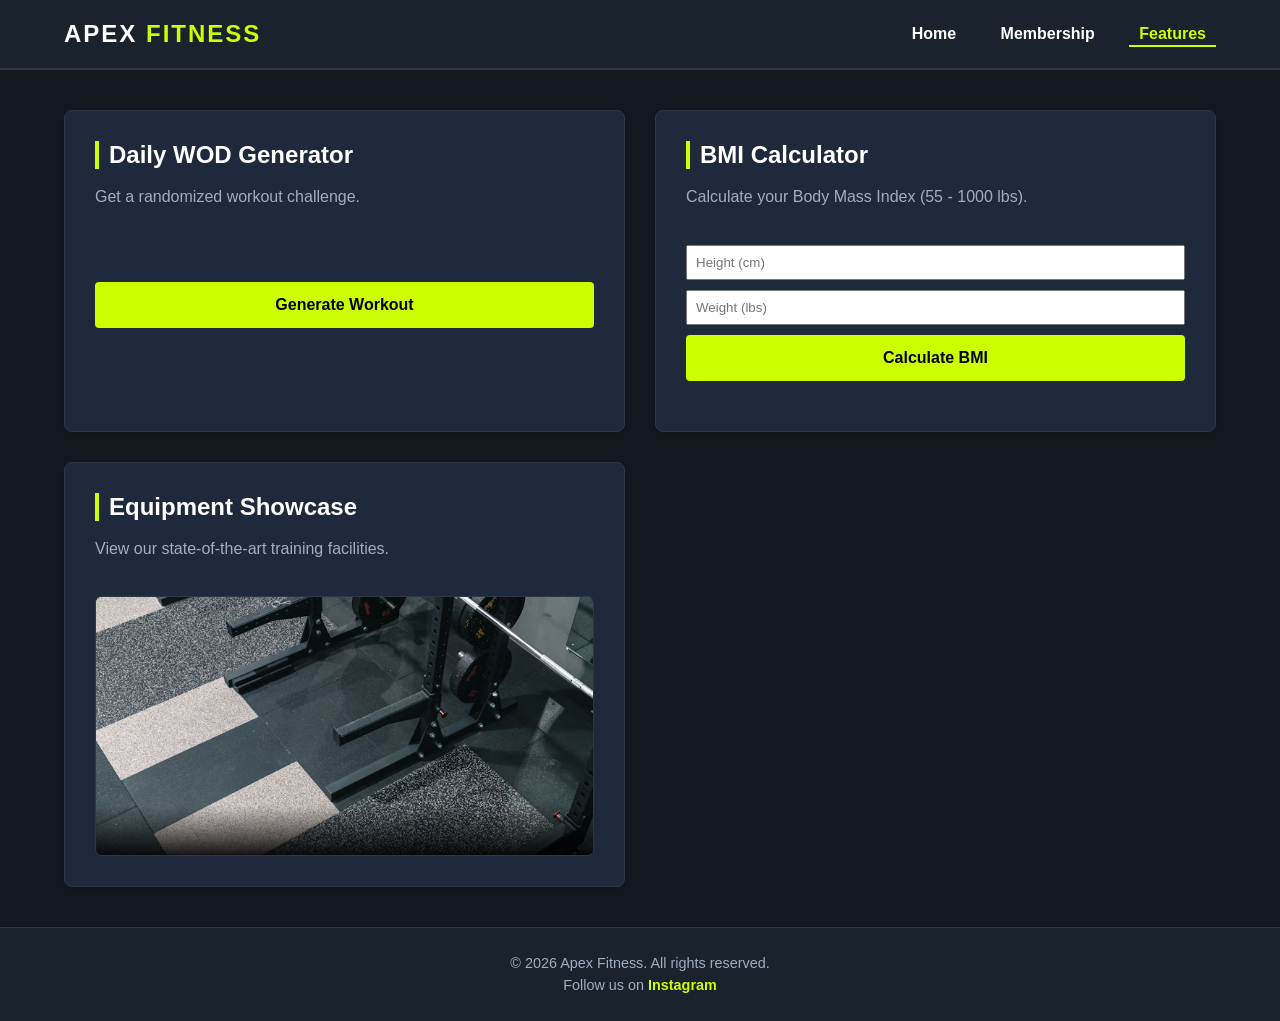
==== creativity.html @ f8220d05 "Add files via upload" ====
<!DOCTYPE html>
<html lang="en">
<head>
    <meta charset="UTF-8">
    <meta name="viewport" content="width=device-width, initial-scale=1.0">
    <title>Apex Fitness | Features</title>
    <link rel="stylesheet" href="css/style.css">
</head>
<body>

    <header>
        <div class="logo">APEX <span>FITNESS</span></div>
        <nav>
            <a href="index.html">Home</a>
            <a href="registration.html">Membership</a>
            <a href="creativity.html" class="active">Features</a>
        </nav>
    </header>

    <main class="container">
        <section class="interactive-grid">
            <div class="card interactive-card">
                <div>
                    <h2>Daily WOD Generator</h2>
                    <p>Get a randomized workout challenge.</p>
                </div>
                <button id="wodBtn" class="btn" style="margin-top: 15px;">Generate Workout</button>
                <p id="wodOutput" style="margin-top: 15px; font-weight: bold; color: var(--accent);"></p>
            </div>

            <div class="card interactive-card">
                <div>
                    <h2>BMI Calculator</h2>
                    <p>Calculate your Body Mass Index (55 - 1000 lbs).</p>
                </div>
                <div style="margin-top: 15px;">
                    <input type="number" id="heightInput" placeholder="Height (cm)" style="width: 100%; padding: 8px; margin-bottom: 10px;">
                    <input type="number" id="weightInput" placeholder="Weight (lbs)" style="width: 100%; padding: 8px;">
                    <button id="bmiBtn" class="btn" style="margin-top: 10px; width: 100%;">Calculate BMI</button>
                    <p id="bmiOutput" style="margin-top: 15px; font-weight: bold; color: var(--accent);"></p>
                </div>
            </div>

            <div class="card interactive-card">
                <div>
                    <h2>Equipment Showcase</h2>
                    <p>View our state-of-the-art training facilities.</p>
                </div>
                <div class="slideshow-container">
                    <img class="slide-img" src="images/squat-rack.jpg" alt="Squat Rack">
                    <img class="slide-img" src="images/kettlebell.jpg" alt="Kettlebells">
                    <img class="slide-img" src="images/barbell.jpg" alt="Olympic Barbells">
                    <div class="caption-overlay">
                        <span class="caption-text">Heavy Duty Squat & Power Racks</span>
                        <span class="caption-text">Competition Steel Kettlebells</span>
                        <span class="caption-text">Olympic Barbells & Weight Plates</span>
                    </div>
                </div>
            </div>
        </section>
    </main>

    <footer>
        <p>&copy; 2026 Apex Fitness. All rights reserved.</p>
        <p>Follow us on <a href="https://www.instagram.com" target="_blank" rel="noopener">Instagram</a></p>
    </footer>

    <script src="js/script.js"></script>
</body>
</html>
---- css/style.css ----
/* --- Root Variables for Color Theme Consistency --- */
:root {
    --bg-primary: #12181f;
    --bg-secondary: #1a232d;
    --text-main: #ffffff;
    --text-muted: #a0aec0;
    --accent: #ccff00; /* Neon Volt Gym Accent */
    --accent-hover: #b3de00;
    --border-color: #2d3748;
    --card-bg: #1e293b;
    --error-color: #ff3333;
    --success-color: #00e676;
}

* {
    box-sizing: border-box;
    margin: 0;
    padding: 0;
    font-family: 'Segoe UI', Tahoma, Geneva, Verdana, sans-serif;
}

body {
    background-color: var(--bg-primary);
    color: var(--text-main);
    display: flex;
    flex-direction: column;
    min-height: 100vh;
}

header {
    background-color: var(--bg-secondary);
    display: flex;
    justify-content: space-between;
    align-items: center;
    padding: 20px 5%;
    border-bottom: 2px solid var(--border-color);
}

header .logo {
    font-size: 1.5rem;
    font-weight: 800;
    letter-spacing: 2px;
}

header .logo span {
    color: var(--accent);
}

/* --- Interactive Navigation Link Layout --- */
nav a {
    color: var(--text-main);
    text-decoration: none;
    margin-left: 20px;
    font-weight: 600;
    font-size: 1rem;
    padding: 5px 10px;
    position: relative;
    transition: color 0.2s ease;
}

nav a:hover, nav a.active {
    color: var(--accent);
}

nav a::after {
    content: '';
    position: absolute;
    width: 100%;
    transform: scaleX(0);
    height: 2px;
    bottom: 0;
    left: 0;
    background-color: var(--accent);
    transform-origin: bottom center;
    transition: transform 0.25s ease-out;
}

nav a:hover::after, nav a.active::after {
    transform: scaleX(1);
}

.container {
    flex: 1;
    max-width: 1200px;
    width: 90%;
    margin: 40px auto;
}

h1 {
    font-size: 3rem;
    margin-bottom: 20px;
    letter-spacing: 1px;
}

/* --- Interactive Core Elements & Smooth Reveal Transitions --- */
.card, .staff-card, .hero, .full-width-card {
    animation: fadeInUp 0.6s ease-out both;
}

@keyframes fadeInUp {
    from {
        opacity: 0;
        transform: translateY(20px);
    }
    to {
        opacity: 1;
        transform: translateY(0);
    }
}

.hero {
    text-align: center;
    padding: 60px 20px;
    border-radius: 8px;
    margin-bottom: 40px;
    border: 1px solid var(--border-color);
}

.main-hero {
    background: linear-gradient(rgba(18, 24, 31, 0.85), rgba(18, 24, 31, 0.85)), 
                url('../images/hero-bg.jpg') no-repeat center center;
    background-size: cover;
}

.hero p {
    font-size: 1.2rem;
    color: var(--text-muted);
    max-width: 800px;
    margin: 0 auto;
    line-height: 1.6;
}

.info-section {
    display: grid;
    grid-template-columns: 1fr 1fr;
    gap: 30px;
    margin-bottom: 40px;
}

@media(max-width: 768px) {
    .info-section, .grid, .interactive-grid, .three-column-grid {
        grid-template-columns: 1fr !important;
    }
}

/* --- Dynamic Hover Cards --- */
.card, .full-width-card {
    background-color: var(--card-bg);
    padding: 30px;
    border-radius: 8px;
    border: 1px solid var(--border-color);
    box-shadow: 0 4px 6px rgba(0,0,0,0.1);
    transition: transform 0.3s cubic-bezier(0.25, 0.8, 0.25, 1), 
                box-shadow 0.3s ease, 
                border-color 0.3s ease;
}

.full-width-card {
    margin-bottom: 40px;
}

.card:hover, .full-width-card:hover {
    transform: translateY(-6px);
    border-color: var(--accent);
    box-shadow: 0 10px 20px rgba(204, 255, 0, 0.1), 0 6px 6px rgba(0, 0, 0, 0.2);
}

.card h2, .full-width-card h2 {
    margin-bottom: 15px;
    border-left: 4px solid var(--accent);
    padding-left: 10px;
}

.card p, .card ul, .full-width-card p {
    color: var(--text-muted);
    line-height: 1.6;
}

.card ul {
    list-style-position: inside;
    list-style-type: square;
}

.card li {
    margin-bottom: 8px;
}

.staff-section h2, .additional-section h2 {
    text-align: center;
    margin-bottom: 30px;
}

.additional-section {
    margin-top: 60px;
}

.grid {
    display: grid;
    grid-template-columns: 1fr 1fr;
    gap: 30px;
}

.three-column-grid {
    display: grid;
    grid-template-columns: 1fr 1fr 1fr;
    gap: 30px;
    margin-bottom: 40px;
}

.staff-card {
    background-color: var(--bg-secondary);
    padding: 25px;
    border-radius: 8px;
    border: 1px solid var(--border-color);
    text-align: center;
    transition: transform 0.3s cubic-bezier(0.25, 0.8, 0.25, 1), 
                box-shadow 0.3s ease, 
                border-color 0.3s ease;
}

.staff-card:hover {
    transform: translateY(-6px);
    border-color: var(--accent);
    box-shadow: 0 10px 20px rgba(204, 255, 0, 0.1), 0 6px 6px rgba(0, 0, 0, 0.2);
}

.profile-img {
    width: 160px;
    height: 160px;
    border-radius: 50%;
    object-fit: cover;
    margin-bottom: 15px;
    border: 4px solid var(--accent);
}

.staff-card h3 {
    margin-bottom: 5px;
}

.staff-card .role {
    color: var(--accent);
    font-weight: 600;
    margin-bottom: 15px;
    font-size: 0.9rem;
}

.staff-card p {
    color: var(--text-muted);
    font-size: 0.95rem;
    line-height: 1.5;
}

/* --- Interactive Input Form Layout Rules --- */
.form-container {
    max-width: 650px;
    margin: 0 auto;
    background-color: var(--card-bg);
    padding: 40px;
    border-radius: 8px;
    border: 1px solid var(--border-color);
}

.form-container h2 {
    margin-bottom: 10px;
}

.form-container p {
    color: var(--text-muted);
    margin-bottom: 30px;
}

.form-group {
    margin-bottom: 20px;
}

.form-group label {
    display: block;
    margin-bottom: 8px;
    font-weight: 600;
    font-size: 0.9rem;
}

.form-group input, .form-group select, .form-group textarea {
    width: 100%;
    padding: 12px;
    background-color: var(--bg-primary);
    border: 1px solid var(--border-color);
    color: var(--text-main);
    border-radius: 4px;
    font-size: 1rem;
    transition: all 0.3s ease-in-out;
}

.form-group input:focus, .form-group select:focus, .form-group textarea:focus {
    outline: none;
    border-color: var(--accent);
    box-shadow: 0 0 10px rgba(204, 255, 0, 0.2);
    background-color: rgba(26, 35, 45, 0.5);
}

/* --- Tactile Button Press Physics --- */
.btn {
    display: inline-block;
    width: 100%;
    padding: 14px;
    background-color: var(--accent);
    color: #000;
    border: none;
    border-radius: 4px;
    font-size: 1rem;
    font-weight: 700;
    cursor: pointer;
    transition: transform 0.1s ease, background-color 0.2s ease, box-shadow 0.2s ease;
}

.btn:hover {
    background-color: var(--accent-hover);
    box-shadow: 0 0 15px rgba(204, 255, 0, 0.4);
}

.btn:active {
    transform: scale(0.98);
}

/* --- Notification Boxes --- */
.error-box {
    background-color: rgba(255, 51, 51, 0.1);
    border: 1px solid var(--error-color);
    color: var(--error-color);
    padding: 15px;
    border-radius: 4px;
    margin-bottom: 20px;
    display: none;
}

.error-box ul {
    list-style-position: inside;
}

.success-box {
    background-color: rgba(0, 230, 118, 0.1);
    border: 1px solid var(--success-color);
    color: var(--success-color);
    padding: 15px;
    border-radius: 4px;
    margin-bottom: 20px;
    display: none;
    text-align: center;
    font-weight: 600;
}

/* --- Creativity Page Elements --- */
.interactive-grid {
    display: grid;
    grid-template-columns: 1fr 1fr;
    gap: 30px;
}

.interactive-card {
    display: flex;
    flex-direction: column;
    justify-content: space-between;
    min-height: 250px;
}

.interactive-card p {
    margin-bottom: 20px;
}

/* Calendar Styling Layout Rules */
.calendar-box {
    margin-top: 15px;
    background-color: var(--bg-primary);
    padding: 15px;
    border-radius: 4px;
    border: 1px solid var(--border-color);
}
.calendar-header {
    display: flex;
    justify-content: space-between;
    align-items: center;
    margin-bottom: 10px;
    font-weight: 700;
    color: var(--accent);
}
.calendar-grid {
    display: grid;
    grid-template-columns: repeat(7, 1fr);
    gap: 5px;
    text-align: center;
}
.day-label {
    font-size: 0.8rem;
    font-weight: 700;
    color: var(--text-muted);
    padding-bottom: 5px;
}
.calendar-day {
    padding: 8px 0;
    background-color: var(--bg-secondary);
    border: 1px solid var(--border-color);
    border-radius: 4px;
    font-size: 0.9rem;
}
.calendar-day.has-event {
    border-color: var(--accent);
    color: var(--accent);
    font-weight: 700;
    background-color: rgba(204, 255, 0, 0.15);
}

/* =======================================================
   PURE CSS AUTOMATED SLIDESHOW ENGINE
   ======================================================= */
.slideshow-container {
    position: relative;
    width: 100%;
    height: 260px;
    margin-top: 15px;
    border-radius: 6px;
    overflow: hidden;
    border: 1px solid var(--border-color);
    background-color: var(--bg-primary);
}

.slide-img {
    position: absolute;
    top: 0;
    left: 0;
    width: 100%;
    height: 100%;
    object-fit: cover;
    opacity: 0;
    animation: cssSlideshow 9s infinite ease-in-out;
}

.slide-img:nth-child(1) { animation-delay: 0s; }
.slide-img:nth-child(2) { animation-delay: 3s; }
.slide-img:nth-child(3) { animation-delay: 6s; }

@keyframes cssSlideshow {
    0% { opacity: 0; }
    6% { opacity: 1; }
    33.33% { opacity: 1; }
    39.33% { opacity: 0; }
    100% { opacity: 0; }
}

.caption-overlay {
    position: absolute;
    bottom: 0;
    left: 0;
    width: 100%;
    height: 50px;
    background: linear-gradient(transparent, rgba(0, 0, 0, 0.9));
    z-index: 10;
}

.caption-text {
    position: absolute;
    bottom: 15px;
    left: 0;
    width: 100%;
    color: #fff;
    text-align: center;
    font-size: 0.95rem;
    font-weight: 600;
    opacity: 0;
    animation: cssSlideshow 9s infinite ease-in-out;
}

.caption-text:nth-child(1) { animation-delay: 0s; }
.caption-text:nth-child(2) { animation-delay: 3s; }
.caption-text:nth-child(3) { animation-delay: 6s; }

/* =======================================================
   PURE CSS ACCORDION LOGIC
   ======================================================= */
.accordion-item {
    margin-bottom: 15px;
    border-radius: 4px;
    overflow: hidden;
    border: 1px solid var(--border-color);
}
.accordion-input {
    position: absolute;
    opacity: 0;
    z-index: -1;
}
.accordion-label {
    display: flex;
    justify-content: space-between;
    padding: 16px;
    background-color: var(--bg-secondary);
    font-weight: 700;
    cursor: pointer;
    user-select: none;
    transition: background 0.2s;
}
.accordion-label:hover {
    background-color: var(--border-color);
}
.accordion-label::after {
    content: '\276F';
    transform: rotate(90deg);
    transition: transform 0.25s;
    color: var(--accent);
}
.accordion-content {
    max-height: 0;
    padding: 0 16px;
    background-color: rgba(30, 41, 59, 0.4);
    color: var(--text-muted);
    overflow: hidden;
    line-height: 1.6;
    transition: max-height 0.25s ease-out, padding 0.25s ease-out;
}
.accordion-input:checked ~ .accordion-content {
    max-height: 150px;
    padding: 16px;
}
.accordion-input:checked ~ .accordion-label::after {
    transform: rotate(-90deg);
}

/* =======================================================
   PURE CSS ENGINE: INTERACTIVE CALCULATORS ENGINE
   ======================================================= */
.css-calc-card select {
    width: 100%;
    padding: 10px;
    background-color: var(--bg-primary);
    border: 1px solid var(--border-color);
    color: var(--text-main);
    border-radius: 4px;
    margin-top: 5px;
}

.rep-radio-group, .height-radio-group {
    display: flex;
    gap: 10px;
    margin-top: 8px;
}

/* Hide the native radio circle controls */
.rep-radio-group input[type="radio"], 
.height-radio-group input[type="radio"] {
    position: absolute;
    opacity: 0;
    width: 0;
    height: 0;
}

/* Stylize label targets into custom selector button modules */
.btn-radio {
    flex: 1;
    text-align: center;
    padding: 10px;
    background-color: var(--bg-primary);
    border: 1px solid var(--border-color);
    border-radius: 4px;
    cursor: pointer;
    font-weight: 600;
    font-size: 0.9rem;
    transition: all 0.2s ease;
}

.btn-radio:hover {
    border-color: var(--accent);
}

/* Target checked inputs to shift label visuals instantly */
input[type="radio"]:checked + .btn-radio {
    background-color: var(--accent);
    color: #000;
    border-color: var(--accent);
}

/* Core Structural Output Panel States */
.css-output-container {
    margin-top: 20px;
}

.max-output, .bmi-output {
    display: none;
    padding: 12px;
    background-color: var(--bg-primary);
    border-radius: 4px;
    border-left: 4px solid var(--accent);
    font-weight: 700;
    animation: fadeIn 0.3s ease-out forwards;
}

@keyframes fadeIn {
    from { opacity: 0; }
    to { opacity: 1; }
}

/* Matrix Sibling Selectors mapping state changes to structural items */
#rep5:checked ~ .css-output-container .target-rep5 { display: block; }
#rep10:checked ~ .css-output-container .target-rep10 { display: block; }

#ht-short:checked ~ .css-output-container .target-short { display: block; }
#ht-tall:checked ~ .css-output-container .target-tall { display: block; }

/* =======================================================
   CLOCKED OPERATIONAL TRACKER
   ======================================================= */
.tracker-row {
    display: flex;
    justify-content: space-between;
    padding: 10px;
    border-bottom: 1px solid var(--border-color);
}
.tracker-row:last-child {
    border-bottom: none;
}
.status-badge {
    padding: 2px 8px;
    border-radius: 12px;
    font-size: 0.75rem;
    font-weight: 700;
    background-color: var(--bg-primary);
}
.status-badge.active {
    background-color: rgba(204, 255, 0, 0.2);
    color: var(--accent);
    border: 1px solid var(--accent);
}

/* =======================================================
   TEXT COMPONENT CAROUSEL RUNNER
   ======================================================= */
.testimonial-runner {
    width: 100%;
    overflow: hidden;
    position: relative;
    height: 80px;
    margin-top: 20px;
    background-color: var(--bg-secondary);
    border-radius: 6px;
    border: 1px solid var(--border-color);
}
.text-track {
    display: flex;
    position: absolute;
    width: 200%;
    animation: scrollText 16s linear infinite;
}
.testimonial-node {
    width: 50%;
    display: flex;
    justify-content: space-around;
    align-items: center;
    white-space: nowrap;
    padding: 0 20px;
    box-sizing: border-box;
}
.testimonial-node span {
    font-style: italic;
    color: var(--text-muted);
    font-size: 1rem;
}
.testimonial-node strong {
    color: var(--accent);
    margin-left: 5px;
}
@keyframes scrollText {
    0% { left: 0%; }
    100% { left: -100%; }
}

/* --- Clean Uniform Footer Layout Rules --- */
footer {
    background-color: var(--bg-secondary);
    text-align: center;
    padding: 25px;
    border-top: 1px solid var(--border-color);
    color: var(--text-muted);
    font-size: 0.9rem;
    line-height: 1.5;
}

footer a {
    color: var(--accent);
    text-decoration: none;
    font-weight: 600;
}

footer a:hover {
    text-decoration: underline;
}
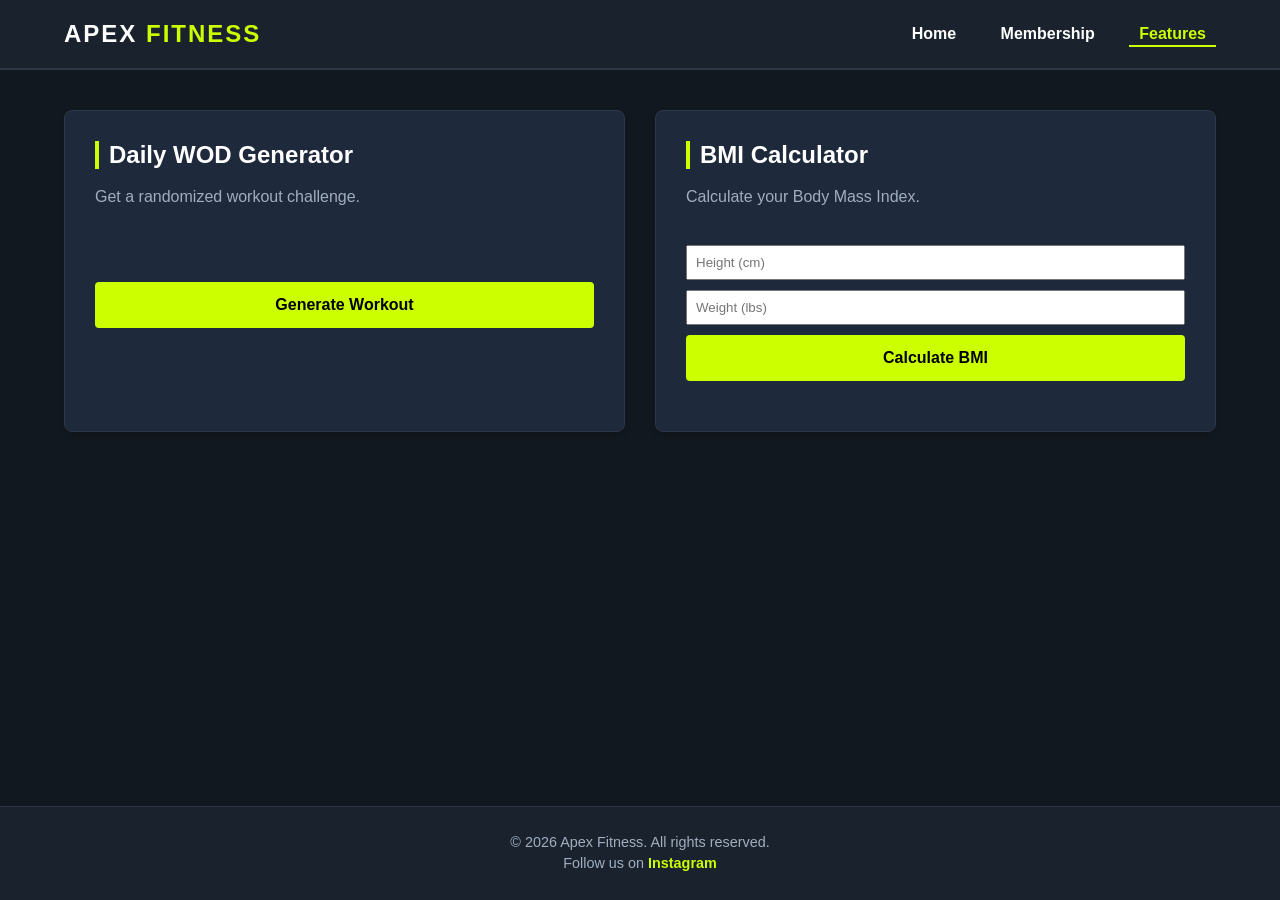
==== commit 4a2d9181: "Add files via upload" ====
--- a/creativity.html
+++ b/creativity.html
@@ -17,7 +17,7 @@
         </nav>
     </header>
 
-    <main class="container">
+	<main class="container">
         <section class="interactive-grid">
             <div class="card interactive-card">
                 <div>
@@ -31,30 +31,13 @@
             <div class="card interactive-card">
                 <div>
                     <h2>BMI Calculator</h2>
-                    <p>Calculate your Body Mass Index (55 - 1000 lbs).</p>
+                    <p>Calculate your Body Mass Index.</p>
                 </div>
                 <div style="margin-top: 15px;">
                     <input type="number" id="heightInput" placeholder="Height (cm)" style="width: 100%; padding: 8px; margin-bottom: 10px;">
                     <input type="number" id="weightInput" placeholder="Weight (lbs)" style="width: 100%; padding: 8px;">
                     <button id="bmiBtn" class="btn" style="margin-top: 10px; width: 100%;">Calculate BMI</button>
                     <p id="bmiOutput" style="margin-top: 15px; font-weight: bold; color: var(--accent);"></p>
-                </div>
-            </div>
-
-            <div class="card interactive-card">
-                <div>
-                    <h2>Equipment Showcase</h2>
-                    <p>View our state-of-the-art training facilities.</p>
-                </div>
-                <div class="slideshow-container">
-                    <img class="slide-img" src="images/squat-rack.jpg" alt="Squat Rack">
-                    <img class="slide-img" src="images/kettlebell.jpg" alt="Kettlebells">
-                    <img class="slide-img" src="images/barbell.jpg" alt="Olympic Barbells">
-                    <div class="caption-overlay">
-                        <span class="caption-text">Heavy Duty Squat & Power Racks</span>
-                        <span class="caption-text">Competition Steel Kettlebells</span>
-                        <span class="caption-text">Olympic Barbells & Weight Plates</span>
-                    </div>
                 </div>
             </div>
         </section>
